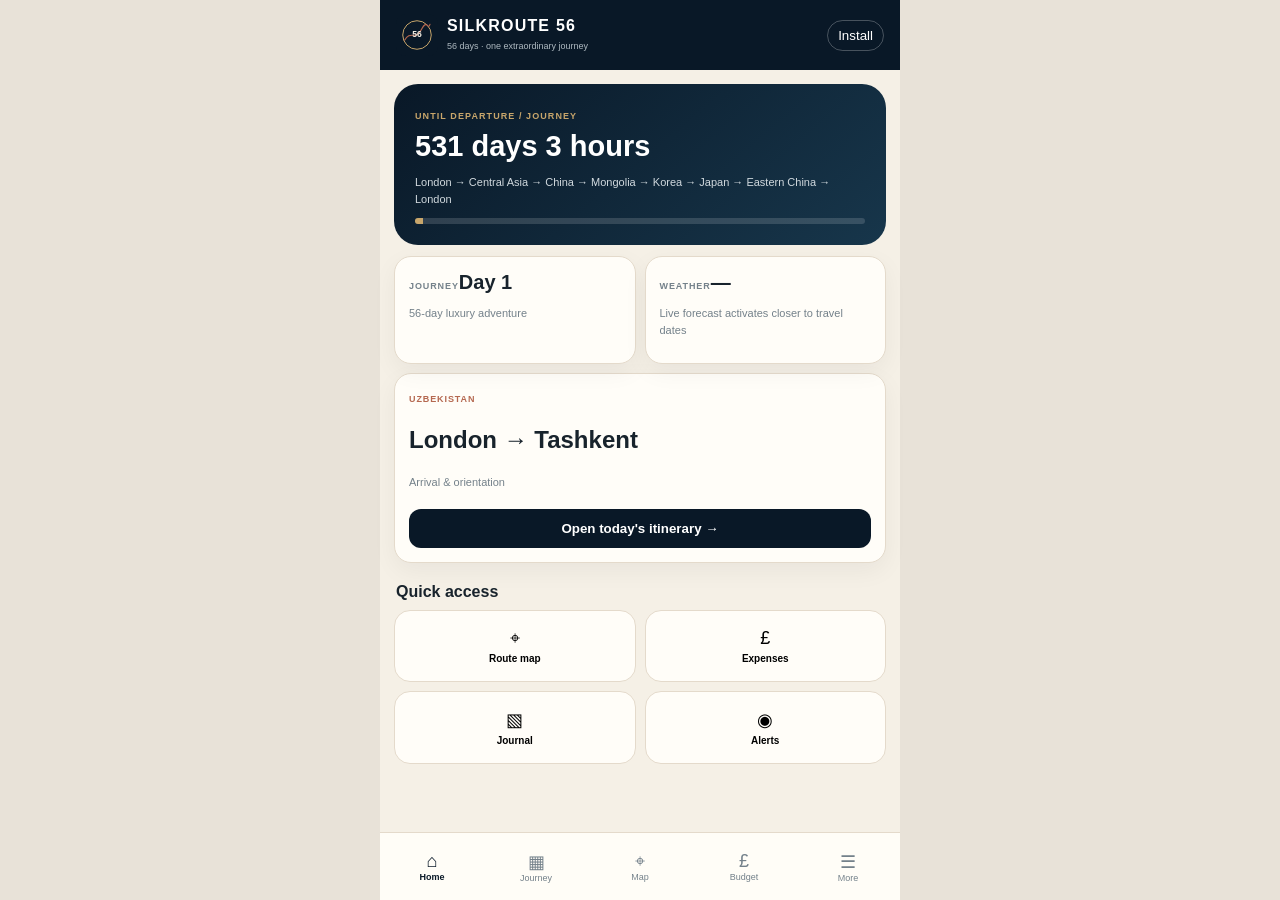
==== index.html @ 8e11bdbb "Add files via upload" ====
<!doctype html><html><head><meta charset="utf-8"><meta name="viewport" content="width=device-width,initial-scale=1,viewport-fit=cover"><meta name="theme-color" content="#091827"><link rel="manifest" href="manifest.json"><link rel="icon" href="icon.svg"><link rel="stylesheet" href="styles.css"><title>SilkRoute 56</title></head><body><div class="app"><header><div class="brand"><img src="icon.svg"><span><b>SILKROUTE 56</b><small>56 days · one extraordinary journey</small></span></div><button class="install" onclick="install()">Install</button></header><main>
<section id="home" class="screen active"><div class="hero"><small>UNTIL DEPARTURE / JOURNEY</small><h1 id="count">Loading…</h1><p>London → Central Asia → China → Mongolia → Korea → Japan → Eastern China → London</p><div class="progress"><i id="prog"></i></div></div><div class="grid"><div class="card"><label>JOURNEY</label><strong id="hday">Day 1</strong><p>56-day luxury adventure</p></div><div class="card"><label>WEATHER</label><strong>—</strong><p>Live forecast activates closer to travel dates</p></div></div><div class="card"><span class="country" id="country"></span><h2 id="route"></h2><p id="activity"></p><button class="primary" onclick="openDay(day)">Open today's itinerary →</button></div><h3 class="section">Quick access</h3><div class="quick"><button onclick="nav('map')">⌖<span>Route map</span></button><button onclick="nav('expenses')">£<span>Expenses</span></button><button onclick="nav('journal')">▧<span>Journal</span></button><button onclick="notify()">◉<span>Alerts</span></button></div></section>
<section id="journeyScreen" class="screen"><h1 class="page">Journey</h1><div id="journey"></div></section>
<section id="map" class="screen"><h1 class="page">Route map</h1><div class="map"><svg viewBox="0 0 400 280"><path d="M25 230C80 160 115 210 155 145S220 170 255 95S325 115 370 40" fill="none" stroke="#b56850" stroke-width="4" stroke-dasharray="8 7"/><circle cx="25" cy="230" r="7"/><circle cx="155" cy="145" r="7"/><circle cx="255" cy="95" r="7"/><circle cx="370" cy="40" r="7"/></svg></div><div class="card"><p>Offline route overview. Hotel and experience cards open real Google Maps searches when online.</p><button class="primary" onclick="maps('Silk Road Central Asia Mongolia Japan')">Open live map ↗</button></div></section>
<section id="budget" class="screen"><h1 class="page">Budget</h1><div class="hero"><small>TRIP CAP</small><h1>£20,000 pp</h1><p>£17,600 core plan · £2,400 reserve</p></div><div class="card"><div class="row"><span>Flights & major rail</span><b>£4,900</b></div><div class="row"><span>Hotels & camps</span><b>£5,400</b></div><div class="row"><span>Guides & drivers</span><b>£2,000</b></div><div class="row"><span>Food</span><b>£2,000</b></div><div class="row"><span>Experiences / misc.</span><b>£3,300</b></div><div class="row"><span>Reserve</span><b>£2,400</b></div></div></section>
<section id="expenses" class="screen"><h1 class="page">Expenses</h1><div class="hero"><small>ACTUAL SPEND</small><h1 id="spent">£0.00</h1><p>against £20,000 pp</p></div><div class="card form"><label>ADD EXPENSE</label><input id="ed" placeholder="e.g. Kyoto dinner"><input id="ea" type="number" step=".01" placeholder="Amount £"><select id="ec"><option>Food</option><option>Hotel</option><option>Transport</option><option>Experience</option><option>Other</option></select><button class="primary" onclick="addExpense()">Save offline</button></div><div class="card" id="expenseList"></div></section>
<section id="journal" class="screen"><h1 class="page">Journal</h1><div class="card"><label>PHOTOS</label><p>Add photo previews from your phone. Day notes are saved from each itinerary page.</p><input type="file" accept="image/*" multiple onchange="photos(this)"><div id="photos"></div></div></section>
<section id="more" class="screen"><h1 class="page">Travel centre</h1><div class="card"><h3>🔔 Notifications</h3><button class="primary" onclick="notify()">Enable alerts</button></div><div class="card"><h3>📡 Offline pack</h3><p>Itinerary, notes and expenses persist locally; the service worker caches the app shell.</p></div><div class="card"><h3>🔐 Documents</h3><p>Production-native version can add encrypted passports, visas, insurance, tickets and reservations.</p></div></section>
<section id="detail" class="screen"></section></main>
<nav><button class="active" onclick="nav('home',this)">⌂<span>Home</span></button><button onclick="nav('journeyScreen',this)">▦<span>Journey</span></button><button onclick="nav('map',this)">⌖<span>Map</span></button><button onclick="nav('budget',this)">£<span>Budget</span></button><button onclick="nav('more',this)">☰<span>More</span></button></nav><div id="toast"></div></div><script src="app.js"></script></body></html>
---- styles.css ----
*{box-sizing:border-box}body{margin:0;background:#e8e2d8;font-family:-apple-system,BlinkMacSystemFont,"Segoe UI",sans-serif;color:#18232c}.app{max-width:520px;min-height:100vh;margin:auto;background:#f5f0e6}header{height:70px;background:#091827;color:white;padding:13px 16px;display:flex;align-items:center;justify-content:space-between;position:sticky;top:0;z-index:10}.brand{display:flex;align-items:center;gap:9px}.brand img{width:42px}.brand b{display:block;letter-spacing:1.2px}.brand small{font-size:9px;color:#aeb9c0}.install{border:1px solid #ffffff40;background:none;color:white;border-radius:99px;padding:7px 10px}main{padding:14px 14px 88px}.screen{display:none}.screen.active{display:block}.hero{background:linear-gradient(140deg,#091827,#17364b);color:white;border-radius:24px;padding:21px;margin-bottom:11px}.hero small{color:#c8a66b;font-size:9px;font-weight:800;letter-spacing:.12em}.hero h1{font-size:29px;margin:7px 0}.hero p,.card p{font-size:11px;line-height:1.5;color:#74818a}.hero p{color:#d1d9de}.progress{height:6px;background:#ffffff25;border-radius:99px;overflow:hidden}.progress i{display:block;height:100%;background:#c8a66b}.grid{display:grid;grid-template-columns:1fr 1fr;gap:9px}.card,.day{background:#fffdf8;border:1px solid #e4dacb;border-radius:17px;padding:14px;margin-bottom:9px;box-shadow:0 8px 25px #0918270d}.card label{font-size:9px;color:#74818a;font-weight:800;letter-spacing:.1em}.card strong{font-size:20px}.country{font-size:9px;color:#b56850;text-transform:uppercase;font-weight:800;letter-spacing:.1em}.primary,.soft{width:100%;border:0;border-radius:12px;padding:12px;margin-top:8px;font-weight:700}.primary{background:#091827;color:white}.soft{background:#eee6d8;color:#091827}.section{font-size:16px;margin:20px 2px 9px}.quick{display:grid;grid-template-columns:1fr 1fr;gap:9px}.quick button{border:1px solid #e4dacb;background:#fffdf8;border-radius:16px;padding:17px;font-size:18px}.quick span{display:block;font-size:10px;font-weight:700;margin-top:4px}.day{width:100%;display:flex;gap:10px;align-items:center;text-align:left}.num{min-width:42px;height:42px;border-radius:12px;background:#091827;color:white;display:grid;place-items:center;font-weight:800}.copy{flex:1}.copy b{display:block;font-size:13px;margin:3px 0}.copy em{font-size:10px;color:#74818a;font-style:normal}.page{font-size:28px;margin:5px 2px}.back{border:0;background:none;color:#091827;font-weight:700}.form input,.form select,.card textarea{width:100%;padding:11px;border:1px solid #e4dacb;border-radius:11px;background:white;margin:6px 0}.row{display:flex;justify-content:space-between;border-bottom:1px solid #e4dacb;padding:10px 0;font-size:12px}.map{height:320px;border-radius:22px;background:#dce5de;position:relative;overflow:hidden}.map svg{width:100%;height:100%}.photo{width:90px;height:90px;object-fit:cover;border-radius:12px;margin:4px}nav{position:fixed;bottom:0;left:50%;transform:translateX(-50%);width:min(520px,100%);height:68px;display:flex;background:#fffdf8f2;border-top:1px solid #e4dacb;backdrop-filter:blur(12px)}nav button{flex:1;border:0;background:none;color:#74818a;font-size:18px}nav span{display:block;font-size:9px}nav .active{color:#091827;font-weight:800}#toast{position:fixed;bottom:80px;left:50%;transform:translateX(-50%);background:#091827;color:white;padding:12px 20px;border-radius:12px;display:none;font-size:11px}
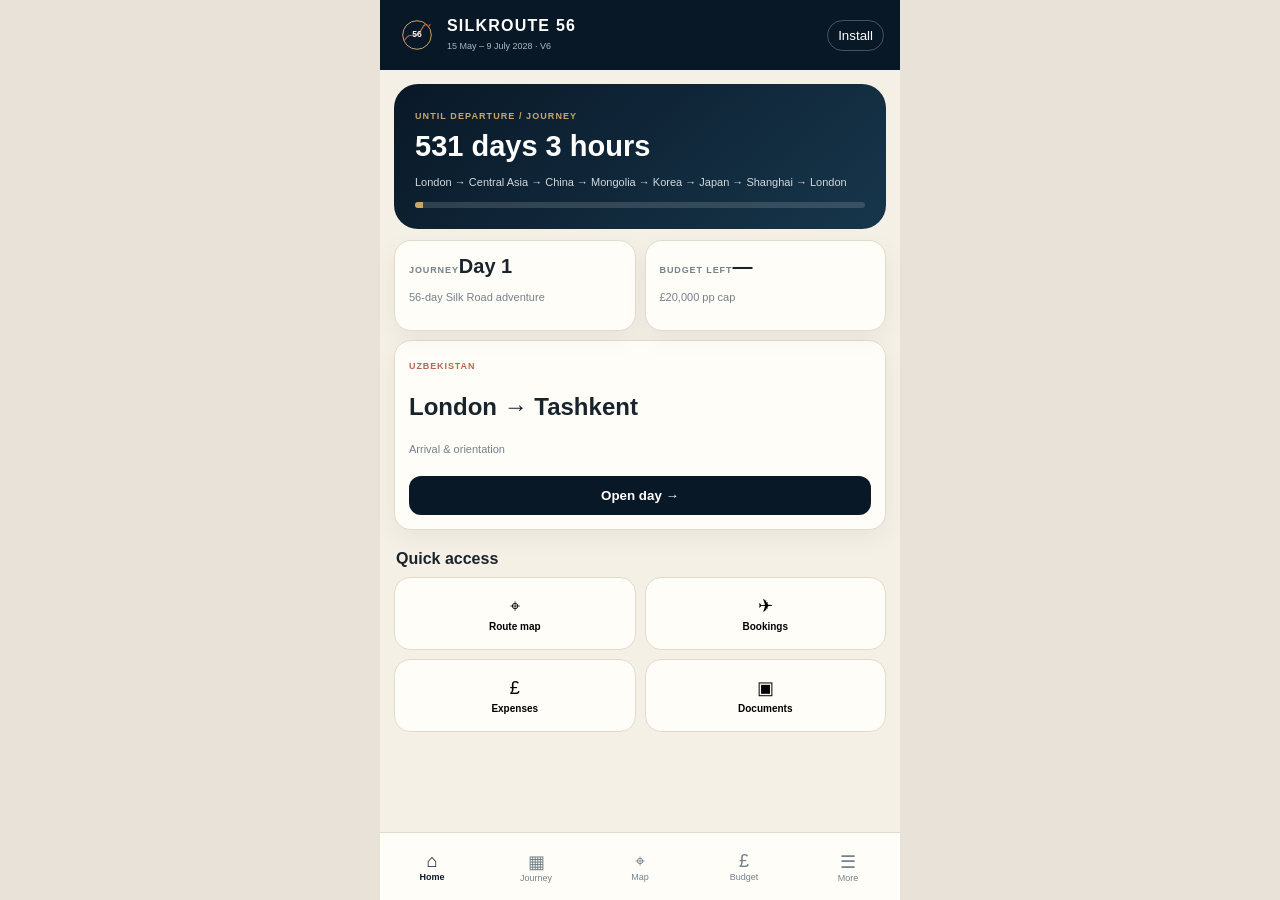
==== commit 48d6087d: "Build V6 app shell with bookings documents and offline trip centre" ====
--- a/index.html
+++ b/index.html
@@ -1,10 +1,11 @@
-<!doctype html><html><head><meta charset="utf-8"><meta name="viewport" content="width=device-width,initial-scale=1,viewport-fit=cover"><meta name="theme-color" content="#091827"><link rel="manifest" href="manifest.json"><link rel="icon" href="icon.svg"><link rel="stylesheet" href="styles.css"><title>SilkRoute 56</title></head><body><div class="app"><header><div class="brand"><img src="icon.svg"><span><b>SILKROUTE 56</b><small>56 days · one extraordinary journey</small></span></div><button class="install" onclick="install()">Install</button></header><main>
-<section id="home" class="screen active"><div class="hero"><small>UNTIL DEPARTURE / JOURNEY</small><h1 id="count">Loading…</h1><p>London → Central Asia → China → Mongolia → Korea → Japan → Eastern China → London</p><div class="progress"><i id="prog"></i></div></div><div class="grid"><div class="card"><label>JOURNEY</label><strong id="hday">Day 1</strong><p>56-day luxury adventure</p></div><div class="card"><label>WEATHER</label><strong>—</strong><p>Live forecast activates closer to travel dates</p></div></div><div class="card"><span class="country" id="country"></span><h2 id="route"></h2><p id="activity"></p><button class="primary" onclick="openDay(day)">Open today's itinerary →</button></div><h3 class="section">Quick access</h3><div class="quick"><button onclick="nav('map')">⌖<span>Route map</span></button><button onclick="nav('expenses')">£<span>Expenses</span></button><button onclick="nav('journal')">▧<span>Journal</span></button><button onclick="notify()">◉<span>Alerts</span></button></div></section>
+<!doctype html><html><head><meta charset="utf-8"><meta name="viewport" content="width=device-width,initial-scale=1,viewport-fit=cover"><meta name="theme-color" content="#091827"><link rel="manifest" href="manifest.json"><link rel="icon" href="icon.svg"><link rel="stylesheet" href="styles.css"><title>SilkRoute 56</title></head><body><div class="app"><header><div class="brand"><img src="icon.svg"><span><b>SILKROUTE 56</b><small>15 May – 9 July 2028 · V6</small></span></div><button class="install" onclick="install()">Install</button></header><main>
+<section id="home" class="screen active"><div class="hero"><small>UNTIL DEPARTURE / JOURNEY</small><h1 id="count">Loading…</h1><p>London → Central Asia → China → Mongolia → Korea → Japan → Shanghai → London</p><div class="progress"><i id="prog"></i></div></div><div class="grid"><div class="card"><label>JOURNEY</label><strong id="hday">Day 1</strong><p>56-day Silk Road adventure</p></div><div class="card"><label>BUDGET LEFT</label><strong id="budgetLeft">—</strong><p>£20,000 pp cap</p></div></div><div class="card"><span class="country" id="country"></span><h2 id="route"></h2><p id="activity"></p><button class="primary" onclick="openDay(day)">Open day →</button></div><h3 class="section">Quick access</h3><div class="quick"><button onclick="nav('map')">⌖<span>Route map</span></button><button onclick="nav('bookings')">✈<span>Bookings</span></button><button onclick="nav('expenses')">£<span>Expenses</span></button><button onclick="nav('documents')">▣<span>Documents</span></button></div></section>
 <section id="journeyScreen" class="screen"><h1 class="page">Journey</h1><div id="journey"></div></section>
-<section id="map" class="screen"><h1 class="page">Route map</h1><div class="map"><svg viewBox="0 0 400 280"><path d="M25 230C80 160 115 210 155 145S220 170 255 95S325 115 370 40" fill="none" stroke="#b56850" stroke-width="4" stroke-dasharray="8 7"/><circle cx="25" cy="230" r="7"/><circle cx="155" cy="145" r="7"/><circle cx="255" cy="95" r="7"/><circle cx="370" cy="40" r="7"/></svg></div><div class="card"><p>Offline route overview. Hotel and experience cards open real Google Maps searches when online.</p><button class="primary" onclick="maps('Silk Road Central Asia Mongolia Japan')">Open live map ↗</button></div></section>
-<section id="budget" class="screen"><h1 class="page">Budget</h1><div class="hero"><small>TRIP CAP</small><h1>£20,000 pp</h1><p>£17,600 core plan · £2,400 reserve</p></div><div class="card"><div class="row"><span>Flights & major rail</span><b>£4,900</b></div><div class="row"><span>Hotels & camps</span><b>£5,400</b></div><div class="row"><span>Guides & drivers</span><b>£2,000</b></div><div class="row"><span>Food</span><b>£2,000</b></div><div class="row"><span>Experiences / misc.</span><b>£3,300</b></div><div class="row"><span>Reserve</span><b>£2,400</b></div></div></section>
-<section id="expenses" class="screen"><h1 class="page">Expenses</h1><div class="hero"><small>ACTUAL SPEND</small><h1 id="spent">£0.00</h1><p>against £20,000 pp</p></div><div class="card form"><label>ADD EXPENSE</label><input id="ed" placeholder="e.g. Kyoto dinner"><input id="ea" type="number" step=".01" placeholder="Amount £"><select id="ec"><option>Food</option><option>Hotel</option><option>Transport</option><option>Experience</option><option>Other</option></select><button class="primary" onclick="addExpense()">Save offline</button></div><div class="card" id="expenseList"></div></section>
-<section id="journal" class="screen"><h1 class="page">Journal</h1><div class="card"><label>PHOTOS</label><p>Add photo previews from your phone. Day notes are saved from each itinerary page.</p><input type="file" accept="image/*" multiple onchange="photos(this)"><div id="photos"></div></div></section>
-<section id="more" class="screen"><h1 class="page">Travel centre</h1><div class="card"><h3>🔔 Notifications</h3><button class="primary" onclick="notify()">Enable alerts</button></div><div class="card"><h3>📡 Offline pack</h3><p>Itinerary, notes and expenses persist locally; the service worker caches the app shell.</p></div><div class="card"><h3>🔐 Documents</h3><p>Production-native version can add encrypted passports, visas, insurance, tickets and reservations.</p></div></section>
+<section id="map" class="screen"><h1 class="page">Route map</h1><div class="map"><svg viewBox="0 0 400 280"><path d="M25 225C65 190 95 205 125 175S170 175 195 140S235 150 260 110S310 110 370 45" fill="none" stroke="#b56850" stroke-width="4" stroke-dasharray="8 7"/><circle cx="25" cy="225" r="7"/><circle cx="125" cy="175" r="7"/><circle cx="195" cy="140" r="7"/><circle cx="260" cy="110" r="7"/><circle cx="370" cy="45" r="7"/></svg></div><div class="card"><p>The route overview is available offline. Individual day and hotel cards open a live map search when connected.</p><button class="primary" onclick="maps('SilkRoute 56 Tashkent Kashgar Ulaanbaatar Seoul Kyoto Shanghai')">Open live route map ↗</button></div></section>
+<section id="bookings" class="screen"><h1 class="page">Bookings</h1><div class="hero"><small>BOOKING CONTROL</small><h1 id="bookedCount">0 / 56</h1><p>Mark each day Estimated, Quoted, Booked or Paid.</p></div><div id="bookingList"></div></section>
+<section id="budget" class="screen"><h1 class="page">Budget</h1><div class="hero"><small>TRIP CAP</small><h1>£20,000 pp</h1><p id="budgetSummary"></p></div><div class="card" id="countryBudget"></div></section>
+<section id="expenses" class="screen"><h1 class="page">Expenses</h1><div class="hero"><small>ACTUAL SPEND</small><h1 id="spent">£0.00</h1><p>saved on this device</p></div><div class="card form"><label>ADD EXPENSE</label><input id="ed" placeholder="e.g. Kyoto dinner"><input id="ea" type="number" step=".01" placeholder="Amount £"><select id="ec"><option>Food</option><option>Hotel</option><option>Transport</option><option>Experience</option><option>Other</option></select><button class="primary" onclick="addExpense()">Save offline</button></div><div class="card" id="expenseList"></div></section>
+<section id="documents" class="screen"><h1 class="page">Documents</h1><div class="card"><label>OFFLINE DOCUMENT INDEX</label><p>Add references to tickets, insurance, visas and reservations. This build stores labels/notes locally; sensitive passport scans should remain in your secure device/cloud vault.</p><input id="docName" placeholder="e.g. Travel insurance"><input id="docRef" placeholder="Reference / note"><button class="primary" onclick="addDoc()">Save document reference</button></div><div id="docList"></div></section>
+<section id="more" class="screen"><h1 class="page">Travel centre</h1><div class="card"><h3>📡 Offline itinerary</h3><p>All 56 itinerary days, booking states, notes, expenses and document references are cached or stored locally.</p></div><div class="card"><h3>🔔 Alerts</h3><button class="primary" onclick="notify()">Enable notifications</button></div><div class="card"><h3>🛂 Entry checks</h3><p>China, Mongolia and Korea need a fresh 2028 rules check before non-refundable bookings.</p></div></section>
 <section id="detail" class="screen"></section></main>
-<nav><button class="active" onclick="nav('home',this)">⌂<span>Home</span></button><button onclick="nav('journeyScreen',this)">▦<span>Journey</span></button><button onclick="nav('map',this)">⌖<span>Map</span></button><button onclick="nav('budget',this)">£<span>Budget</span></button><button onclick="nav('more',this)">☰<span>More</span></button></nav><div id="toast"></div></div><script src="app.js"></script></body></html>+<nav><button class="active" onclick="nav('home',this)">⌂<span>Home</span></button><button onclick="nav('journeyScreen',this)">▦<span>Journey</span></button><button onclick="nav('map',this)">⌖<span>Map</span></button><button onclick="nav('budget',this)">£<span>Budget</span></button><button onclick="nav('more',this)">☰<span>More</span></button></nav><div id="toast"></div></div><script src="data.js"></script><script src="app.js"></script></body></html>
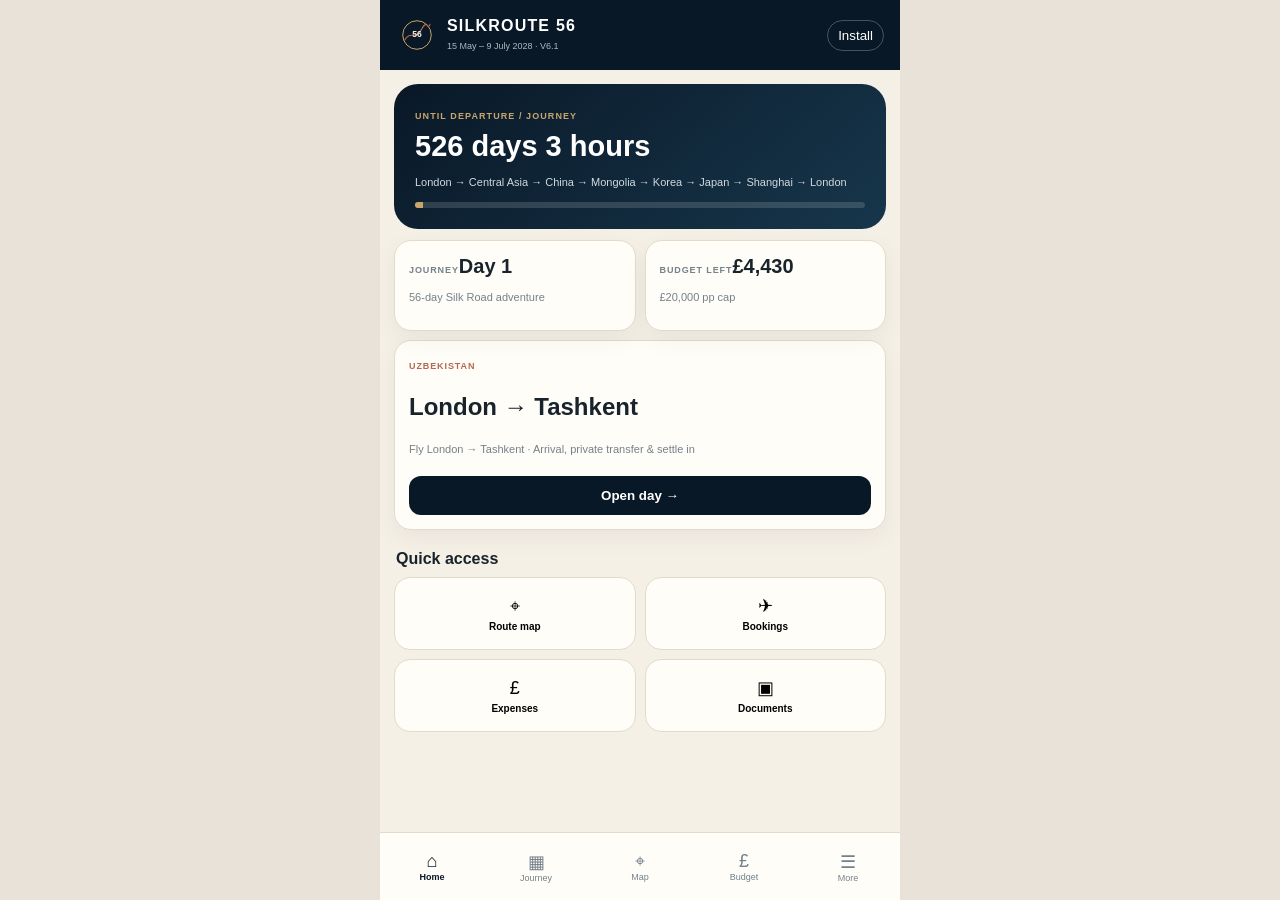
==== commit 52caadbb: "V6.1: add backup and restore interface" ====
--- a/index.html
+++ b/index.html
@@ -1,4 +1,4 @@
-<!doctype html><html><head><meta charset="utf-8"><meta name="viewport" content="width=device-width,initial-scale=1,viewport-fit=cover"><meta name="theme-color" content="#091827"><link rel="manifest" href="manifest.json"><link rel="icon" href="icon.svg"><link rel="stylesheet" href="styles.css"><title>SilkRoute 56</title></head><body><div class="app"><header><div class="brand"><img src="icon.svg"><span><b>SILKROUTE 56</b><small>15 May – 9 July 2028 · V6</small></span></div><button class="install" onclick="install()">Install</button></header><main>
+<!doctype html><html><head><meta charset="utf-8"><meta name="viewport" content="width=device-width,initial-scale=1,viewport-fit=cover"><meta name="theme-color" content="#091827"><link rel="manifest" href="manifest.json"><link rel="icon" href="icon.svg"><link rel="stylesheet" href="styles.css"><title>SilkRoute 56</title></head><body><div class="app"><header><div class="brand"><img src="icon.svg"><span><b>SILKROUTE 56</b><small>15 May – 9 July 2028 · V6.1</small></span></div><button class="install" onclick="install()">Install</button></header><main>
 <section id="home" class="screen active"><div class="hero"><small>UNTIL DEPARTURE / JOURNEY</small><h1 id="count">Loading…</h1><p>London → Central Asia → China → Mongolia → Korea → Japan → Shanghai → London</p><div class="progress"><i id="prog"></i></div></div><div class="grid"><div class="card"><label>JOURNEY</label><strong id="hday">Day 1</strong><p>56-day Silk Road adventure</p></div><div class="card"><label>BUDGET LEFT</label><strong id="budgetLeft">—</strong><p>£20,000 pp cap</p></div></div><div class="card"><span class="country" id="country"></span><h2 id="route"></h2><p id="activity"></p><button class="primary" onclick="openDay(day)">Open day →</button></div><h3 class="section">Quick access</h3><div class="quick"><button onclick="nav('map')">⌖<span>Route map</span></button><button onclick="nav('bookings')">✈<span>Bookings</span></button><button onclick="nav('expenses')">£<span>Expenses</span></button><button onclick="nav('documents')">▣<span>Documents</span></button></div></section>
 <section id="journeyScreen" class="screen"><h1 class="page">Journey</h1><div id="journey"></div></section>
 <section id="map" class="screen"><h1 class="page">Route map</h1><div class="map"><svg viewBox="0 0 400 280"><path d="M25 225C65 190 95 205 125 175S170 175 195 140S235 150 260 110S310 110 370 45" fill="none" stroke="#b56850" stroke-width="4" stroke-dasharray="8 7"/><circle cx="25" cy="225" r="7"/><circle cx="125" cy="175" r="7"/><circle cx="195" cy="140" r="7"/><circle cx="260" cy="110" r="7"/><circle cx="370" cy="45" r="7"/></svg></div><div class="card"><p>The route overview is available offline. Individual day and hotel cards open a live map search when connected.</p><button class="primary" onclick="maps('SilkRoute 56 Tashkent Kashgar Ulaanbaatar Seoul Kyoto Shanghai')">Open live route map ↗</button></div></section>
@@ -6,6 +6,6 @@
 <section id="budget" class="screen"><h1 class="page">Budget</h1><div class="hero"><small>TRIP CAP</small><h1>£20,000 pp</h1><p id="budgetSummary"></p></div><div class="card" id="countryBudget"></div></section>
 <section id="expenses" class="screen"><h1 class="page">Expenses</h1><div class="hero"><small>ACTUAL SPEND</small><h1 id="spent">£0.00</h1><p>saved on this device</p></div><div class="card form"><label>ADD EXPENSE</label><input id="ed" placeholder="e.g. Kyoto dinner"><input id="ea" type="number" step=".01" placeholder="Amount £"><select id="ec"><option>Food</option><option>Hotel</option><option>Transport</option><option>Experience</option><option>Other</option></select><button class="primary" onclick="addExpense()">Save offline</button></div><div class="card" id="expenseList"></div></section>
 <section id="documents" class="screen"><h1 class="page">Documents</h1><div class="card"><label>OFFLINE DOCUMENT INDEX</label><p>Add references to tickets, insurance, visas and reservations. This build stores labels/notes locally; sensitive passport scans should remain in your secure device/cloud vault.</p><input id="docName" placeholder="e.g. Travel insurance"><input id="docRef" placeholder="Reference / note"><button class="primary" onclick="addDoc()">Save document reference</button></div><div id="docList"></div></section>
-<section id="more" class="screen"><h1 class="page">Travel centre</h1><div class="card"><h3>📡 Offline itinerary</h3><p>All 56 itinerary days, booking states, notes, expenses and document references are cached or stored locally.</p></div><div class="card"><h3>🔔 Alerts</h3><button class="primary" onclick="notify()">Enable notifications</button></div><div class="card"><h3>🛂 Entry checks</h3><p>China, Mongolia and Korea need a fresh 2028 rules check before non-refundable bookings.</p></div></section>
+<section id="more" class="screen"><h1 class="page">Travel centre</h1><div class="card"><h3>💾 Backup & restore</h3><p>Save your bookings, expenses, journal notes and document references as a JSON file. Keep it somewhere safe, such as iCloud Drive. Restoring replaces the data currently saved on this device.</p><button class="primary" onclick="exportBackup()">Download backup</button><input type="file" id="restoreFile" accept=".json,application/json" aria-label="Choose SilkRoute backup file" onchange="importBackup(this)"><p><small>Backups may contain personal information. Do not share them publicly.</small></p></div><div class="card"><h3>📡 Offline itinerary</h3><p>All 56 itinerary days, booking states, notes, expenses and document references are cached or stored locally.</p></div><div class="card"><h3>🔔 Alerts</h3><button class="primary" onclick="notify()">Enable notifications</button></div><div class="card"><h3>🛂 Entry checks</h3><p>China, Mongolia and Korea need a fresh 2028 rules check before non-refundable bookings.</p></div></section>
 <section id="detail" class="screen"></section></main>
 <nav><button class="active" onclick="nav('home',this)">⌂<span>Home</span></button><button onclick="nav('journeyScreen',this)">▦<span>Journey</span></button><button onclick="nav('map',this)">⌖<span>Map</span></button><button onclick="nav('budget',this)">£<span>Budget</span></button><button onclick="nav('more',this)">☰<span>More</span></button></nav><div id="toast"></div></div><script src="data.js"></script><script src="app.js"></script></body></html>
--- a/styles.css
+++ b/styles.css
@@ -1 +1,2 @@
-*{box-sizing:border-box}body{margin:0;background:#e8e2d8;font-family:-apple-system,BlinkMacSystemFont,"Segoe UI",sans-serif;color:#18232c}.app{max-width:520px;min-height:100vh;margin:auto;background:#f5f0e6}header{height:70px;background:#091827;color:white;padding:13px 16px;display:flex;align-items:center;justify-content:space-between;position:sticky;top:0;z-index:10}.brand{display:flex;align-items:center;gap:9px}.brand img{width:42px}.brand b{display:block;letter-spacing:1.2px}.brand small{font-size:9px;color:#aeb9c0}.install{border:1px solid #ffffff40;background:none;color:white;border-radius:99px;padding:7px 10px}main{padding:14px 14px 88px}.screen{display:none}.screen.active{display:block}.hero{background:linear-gradient(140deg,#091827,#17364b);color:white;border-radius:24px;padding:21px;margin-bottom:11px}.hero small{color:#c8a66b;font-size:9px;font-weight:800;letter-spacing:.12em}.hero h1{font-size:29px;margin:7px 0}.hero p,.card p{font-size:11px;line-height:1.5;color:#74818a}.hero p{color:#d1d9de}.progress{height:6px;background:#ffffff25;border-radius:99px;overflow:hidden}.progress i{display:block;height:100%;background:#c8a66b}.grid{display:grid;grid-template-columns:1fr 1fr;gap:9px}.card,.day{background:#fffdf8;border:1px solid #e4dacb;border-radius:17px;padding:14px;margin-bottom:9px;box-shadow:0 8px 25px #0918270d}.card label{font-size:9px;color:#74818a;font-weight:800;letter-spacing:.1em}.card strong{font-size:20px}.country{font-size:9px;color:#b56850;text-transform:uppercase;font-weight:800;letter-spacing:.1em}.primary,.soft{width:100%;border:0;border-radius:12px;padding:12px;margin-top:8px;font-weight:700}.primary{background:#091827;color:white}.soft{background:#eee6d8;color:#091827}.section{font-size:16px;margin:20px 2px 9px}.quick{display:grid;grid-template-columns:1fr 1fr;gap:9px}.quick button{border:1px solid #e4dacb;background:#fffdf8;border-radius:16px;padding:17px;font-size:18px}.quick span{display:block;font-size:10px;font-weight:700;margin-top:4px}.day{width:100%;display:flex;gap:10px;align-items:center;text-align:left}.num{min-width:42px;height:42px;border-radius:12px;background:#091827;color:white;display:grid;place-items:center;font-weight:800}.copy{flex:1}.copy b{display:block;font-size:13px;margin:3px 0}.copy em{font-size:10px;color:#74818a;font-style:normal}.page{font-size:28px;margin:5px 2px}.back{border:0;background:none;color:#091827;font-weight:700}.form input,.form select,.card textarea{width:100%;padding:11px;border:1px solid #e4dacb;border-radius:11px;background:white;margin:6px 0}.row{display:flex;justify-content:space-between;border-bottom:1px solid #e4dacb;padding:10px 0;font-size:12px}.map{height:320px;border-radius:22px;background:#dce5de;position:relative;overflow:hidden}.map svg{width:100%;height:100%}.photo{width:90px;height:90px;object-fit:cover;border-radius:12px;margin:4px}nav{position:fixed;bottom:0;left:50%;transform:translateX(-50%);width:min(520px,100%);height:68px;display:flex;background:#fffdf8f2;border-top:1px solid #e4dacb;backdrop-filter:blur(12px)}nav button{flex:1;border:0;background:none;color:#74818a;font-size:18px}nav span{display:block;font-size:9px}nav .active{color:#091827;font-weight:800}#toast{position:fixed;bottom:80px;left:50%;transform:translateX(-50%);background:#091827;color:white;padding:12px 20px;border-radius:12px;display:none;font-size:11px}+*{box-sizing:border-box}body{margin:0;background:#e8e2d8;font-family:-apple-system,BlinkMacSystemFont,"Segoe UI",sans-serif;color:#18232c}.app{max-width:520px;min-height:100vh;margin:auto;background:#f5f0e6}header{height:70px;background:#091827;color:white;padding:13px 16px;display:flex;align-items:center;justify-content:space-between;position:sticky;top:0;z-index:10}.brand{display:flex;align-items:center;gap:9px}.brand img{width:42px}.brand b{display:block;letter-spacing:1.2px}.brand small{font-size:9px;color:#aeb9c0}.install{border:1px solid #ffffff40;background:none;color:white;border-radius:99px;padding:7px 10px}main{padding:14px 14px 88px}.screen{display:none}.screen.active{display:block}.hero{background:linear-gradient(140deg,#091827,#17364b);color:white;border-radius:24px;padding:21px;margin-bottom:11px}.hero small{color:#c8a66b;font-size:9px;font-weight:800;letter-spacing:.12em}.hero h1{font-size:29px;margin:7px 0}.hero p,.card p{font-size:11px;line-height:1.5;color:#74818a}.hero p{color:#d1d9de}.progress{height:6px;background:#ffffff25;border-radius:99px;overflow:hidden}.progress i{display:block;height:100%;background:#c8a66b}.grid{display:grid;grid-template-columns:1fr 1fr;gap:9px}.card,.day{background:#fffdf8;border:1px solid #e4dacb;border-radius:17px;padding:14px;margin-bottom:9px;box-shadow:0 8px 25px #0918270d}.card label{font-size:9px;color:#74818a;font-weight:800;letter-spacing:.1em}.card strong{font-size:20px}.country{font-size:9px;color:#b56850;text-transform:uppercase;font-weight:800;letter-spacing:.1em}.primary,.soft{width:100%;border:0;border-radius:12px;padding:12px;margin-top:8px;font-weight:700}.primary{background:#091827;color:white}.soft{background:#eee6d8;color:#091827}.section{font-size:16px;margin:20px 2px 9px}.quick{display:grid;grid-template-columns:1fr 1fr;gap:9px}.quick button{border:1px solid #e4dacb;background:#fffdf8;border-radius:16px;padding:17px;font-size:18px}.quick span{display:block;font-size:10px;font-weight:700;margin-top:4px}.day{width:100%;display:flex;gap:10px;align-items:center;text-align:left}.num{min-width:42px;height:42px;border-radius:12px;background:#091827;color:white;display:grid;place-items:center;font-weight:800}.copy{flex:1}.copy b{display:block;font-size:13px;margin:3px 0}.copy em{font-size:10px;color:#74818a;font-style:normal}.page{font-size:28px;margin:5px 2px}.back{border:0;background:none;color:#091827;font-weight:700}.form input,.form select,.card textarea{width:100%;padding:11px;border:1px solid #e4dacb;border-radius:11px;background:white;margin:6px 0}.row{display:flex;justify-content:space-between;border-bottom:1px solid #e4dacb;padding:10px 0;font-size:12px}.map{height:320px;border-radius:22px;background:#dce5de;position:relative;overflow:hidden}.map svg{width:100%;height:100%}.photo{width:90px;height:90px;object-fit:cover;border-radius:12px;margin:4px}nav{position:fixed;bottom:0;left:50%;transform:translateX(-50%);width:min(520px,100%);height:68px;display:flex;background:#fffdf8f2;border-top:1px solid #e4dacb;backdrop-filter:blur(12px)}nav button{flex:1;border:0;background:none;color:#74818a;font-size:18px}nav span{display:block;font-size:9px}nav .active{color:#091827;font-weight:800}#toast{position:fixed;bottom:80px;left:50%;transform:translateX(-50%);background:#091827;color:white;padding:12px 20px;border-radius:12px;display:none;font-size:11px}
+.timeline>div{border-left:2px solid #c8a66b;padding:2px 0 2px 14px;margin:10px 0}.timeline b{font-size:11px}.booking select,#documents input{width:100%;padding:11px;border:1px solid #e4dacb;border-radius:11px;background:white;margin:6px 0}.status{font-size:11px;background:#eee6d8;border-radius:10px;padding:9px;margin-top:8px}#documents input{display:block}
